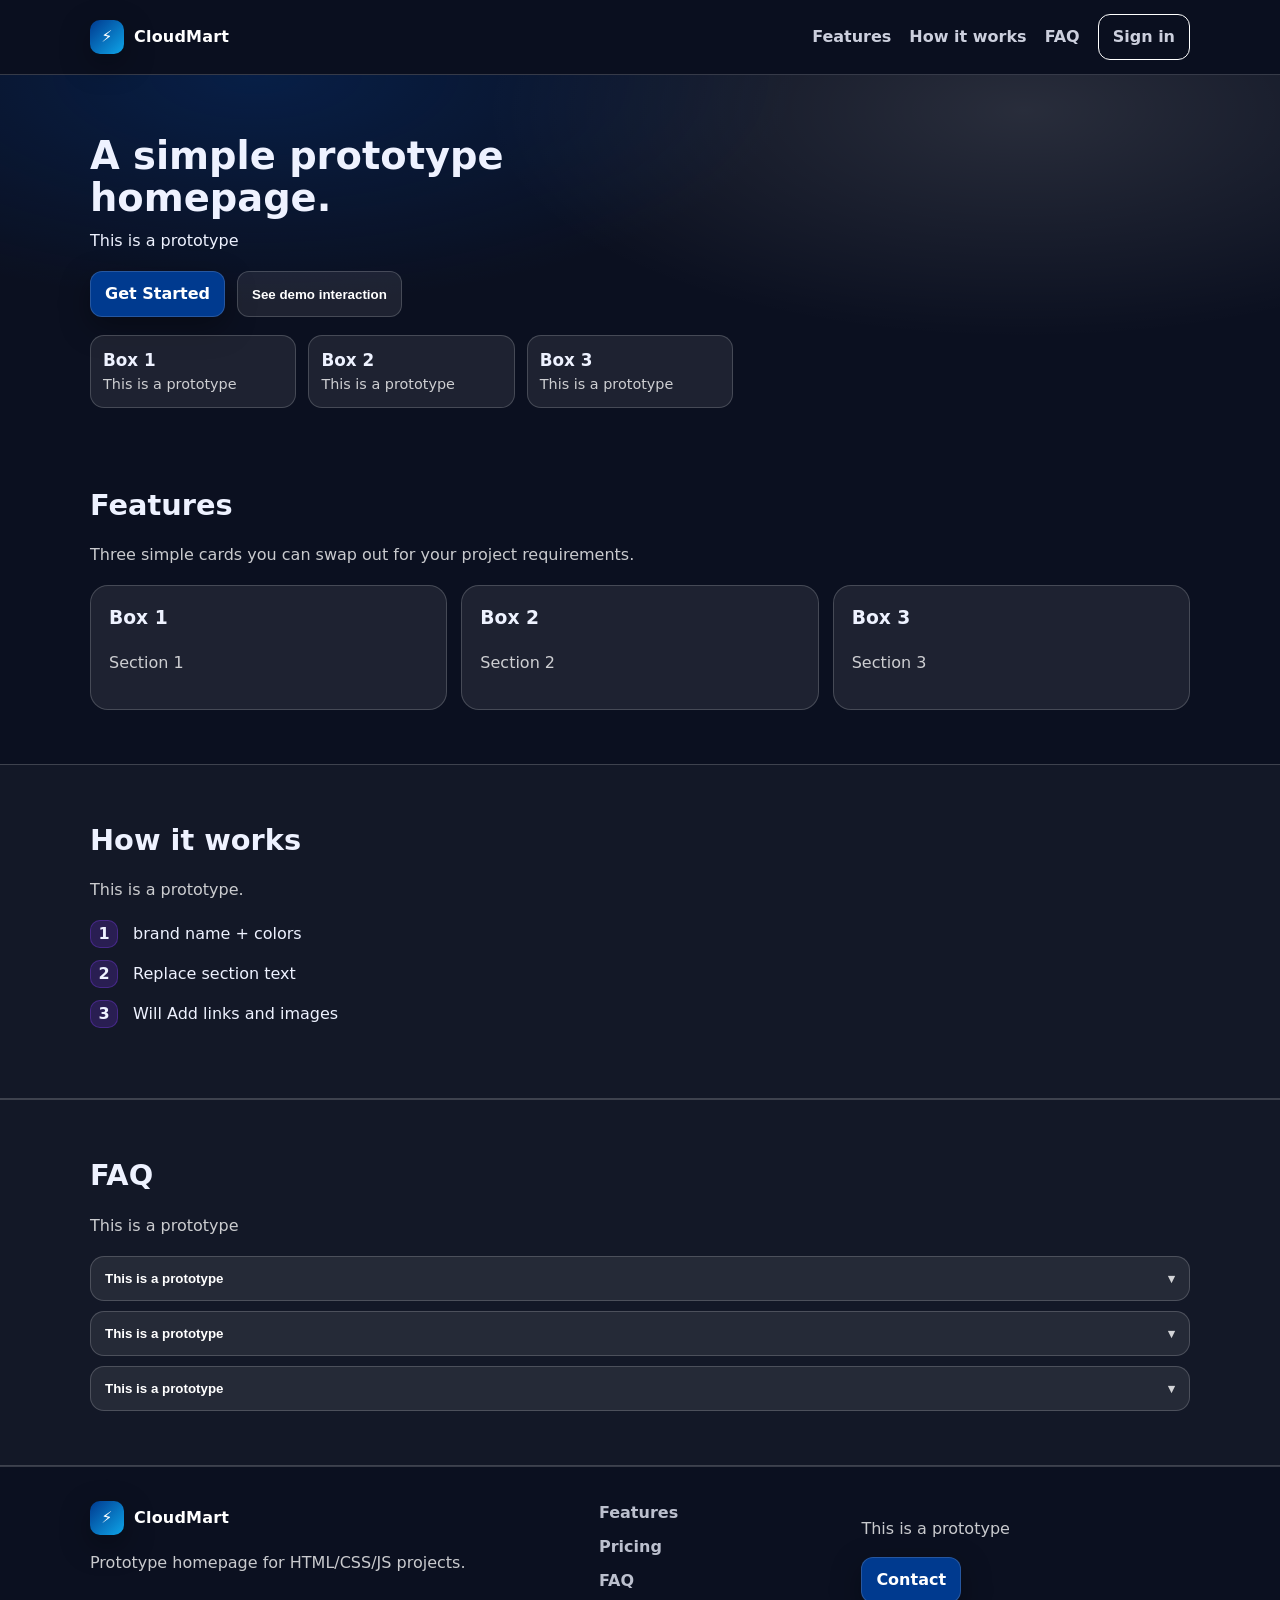
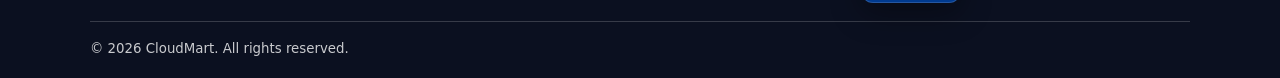
==== index (1).html @ 0e4f20df "Add files via upload" ====
<!doctype html>
<html lang="en">
<head>
  <meta charset="utf-8" />
  <meta name="viewport" content="width=device-width, initial-scale=1" />
  <title>Prototype Home</title>
  <link rel="stylesheet" href="styles.css" />
</head>
<body>
  <!-- Top nav -->
  <header class="site-header">
    <div class="container nav">
      <a class="brand" href="#">
        <span class="logo" aria-hidden="true">⚡</span>
        <span>CloudMart</span>
      </a>

      <button class="nav-toggle" id="navToggle" aria-expanded="false" aria-controls="navMenu">
        ☰
        <span class="sr-only">Open menu</span>
      </button>

      <nav class="nav-menu" id="navMenu">
        <a href="#features">Features</a>
        <a href="#how">How it works</a>
        <a href="#faq">FAQ</a>
        <a class="btn btn-outline" href="#signin">Sign in</a>
      </nav>
    </div>
  </header>

  <main>
    <!-- Hero -->
    <section class="hero">
      <div class="container hero-grid">
        <div class="hero-copy">
          <h1>A simple prototype homepage.</h1>
          <p>
           This is a prototype
          </p>

          <div class="hero-actions">
            <a class="btn btn-primary" href="#get-started">Get Started</a>
            <button class="btn btn-ghost" id="demoToast">See demo interaction</button>
          </div>

          <div class="hero-stats">
            <div class="stat">
              <div class="stat-num">Box 1</div>
              <div class="stat-label">This is a prototype</div>
            </div>
            <div class="stat">
              <div class="stat-num">Box 2</div>
              <div class="stat-label">This is a prototype</div>
            </div>
            <div class="stat">
              <div class="stat-num">Box 3</div>
              <div class="stat-label">This is a prototype</div>
            </div>
          </div>
        </div>

       

        </div>
      </div>
    </section>

    <!-- Features -->
    <section class="section" id="features">
      <div class="container">
        <div class="section-head">
          <h2>Features</h2>
          <p class="muted">Three simple cards you can swap out for your project requirements.</p>
        </div>

        <div class="grid-3">
          <article class="feature-card">
            <h3>Box 1</h3>
            <p class="muted">Section 1</p>
          </article>
          <article class="feature-card">
            <h3>Box 2</h3>
            <p class="muted">Section 2</p>
          </article>
          <article class="feature-card">
            <h3>Box 3</h3>
            <p class="muted">Section 3</p>
          </article>
        </div>
      </div>
    </section>

    <!-- How it works -->
    <section class="section alt" id="how">
      <div class="container">
        <div class="section-head">
          <h2>How it works</h2>
          <p class="muted">This is a prototype.</p>
        </div>

        <ol class="steps">
          <li><span class="step-num">1</span> brand name + colors</li>
          <li><span class="step-num">2</span> Replace section text </li>
          <li><span class="step-num">3</span> Will Add links and images</li>
        </ol>
      </div>
    </section>

    <!-- FAQ -->
    <section class="section alt" id="faq">
      <div class="container">
        <div class="section-head">
          <h2>FAQ</h2>
          <p class="muted">This is a prototype </p>
        </div>

        <div class="faq">
          <button class="faq-q" aria-expanded="false">
            This is a prototype
            <span class="chev" aria-hidden="true">▾</span>
          </button>
          <div class="faq-a">
            This is a prototype
          </div>

          <button class="faq-q" aria-expanded="false">
            This is a prototype
            <span class="chev" aria-hidden="true">▾</span>
          </button>
          <div class="faq-a">
            This is a prototype
          </div>

          <button class="faq-q" aria-expanded="false">
            This is a prototype
            <span class="chev" aria-hidden="true">▾</span>
          </button>
          <div class="faq-a">
            This is a prototype
          </div>
        </div>
      </div>
    </section>

    <!-- Footer -->
    <footer class="site-footer" id="get-started">
      <div class="container footer-grid">
        <div>
          <div class="brand footer-brand">
            <span class="logo" aria-hidden="true">⚡</span>
            <span>CloudMart</span>
          </div>
          <p class="muted">Prototype homepage for HTML/CSS/JS projects.</p>
        </div>

        <div class="footer-links">
          <a href="#features">Features</a>
          <a href="#pricing">Pricing</a>
          <a href="#faq">FAQ</a>
        </div>

        <div class="footer-cta">
          <p class="muted">This is a prototype</p>
          <a class="btn btn-primary" href="#">Contact</a>
        </div>
      </div>

      <div class="container footer-bottom">
        <small class="muted">© <span id="year"></span> CloudMart. All rights reserved.</small>
      </div>
    </footer>

    <!-- Toast -->
    <div class="toast" id="toast" role="status" aria-live="polite" aria-atomic="true">
       Prototype works!
    </div>
  </main>
  <script src="script.js"></script>
</body>
</html>
---- styles.css ----
/* Basic reset */
* { box-sizing: border-box; }
html, body { margin: 0; padding: 0; }
body {
  font-family: system-ui, -apple-system, Segoe UI, Roboto, Arial, sans-serif;
  line-height: 1.5;
  background: #0b1020;
  color: #eef2ff;
}

:root{
  --bg: #0a2342;              /* Hampton deep blue */
  --panel: rgba(255,255,255,0.08);
  --panel-2: rgba(255,255,255,0.12);
  --border: rgba(255,255,255,0.18);
  --muted: rgba(255,255,255,0.78);

  --accent: #003a8f;          /* Hampton royal blue */
  --accent-2: #ffffff;       /* white accent */
  --shadow: 0 10px 30px rgba(0,0,0,0.35);
}

.container {
  width: min(1100px, 92%);
  margin: 0 auto;
}

.muted { color: var(--muted); }
.sr-only {
  position: absolute;
  width: 1px; height: 1px;
  padding: 0; margin: -1px;
  overflow: hidden;
  clip: rect(0,0,0,0);
  border: 0;
}

/* Header */
.site-header {
  position: sticky;
  top: 0;
  z-index: 50;
  background: rgba(11,16,32,0.85);
  backdrop-filter: blur(10px);
  border-bottom: 1px solid var(--border);
}

.nav {
  display: flex;
  align-items: center;
  justify-content: space-between;
  padding: 14px 0;
  gap: 14px;
}

.brand {
  display: inline-flex;
  align-items: center;
  gap: 10px;
  font-weight: 800;
  text-decoration: none;
  color: #fff;
  letter-spacing: 0.2px;
}

.logo {
  width: 34px;
  height: 34px;
  display: grid;
  place-items: center;
  border-radius: 10px;
  background: linear-gradient(135deg, var(--accent), #0ea5e9);
  box-shadow: var(--shadow);
}

.nav-menu {
  display: flex;
  align-items: center;
  gap: 18px;
}

.nav-menu a {
  text-decoration: none;
  color: rgba(238,242,255,0.85);
  font-weight: 600;
}

.nav-menu a:hover { color: #fff; }

.nav-toggle {
  display: none;
  border: 1px solid var(--border);
  background: var(--panel);
  color: #fff;
  border-radius: 10px;
  padding: 10px 12px;
  cursor: pointer;
}

/* Buttons */
.btn {
  display: inline-flex;
  align-items: center;
  justify-content: center;
  gap: 8px;
  border-radius: 12px;
  padding: 10px 14px;
  font-weight: 800;
  text-decoration: none;
  cursor: pointer;
  border: 1px solid transparent;
}

.btn-primary{
  background: var(--accent);
  color: #ffffff;
  box-shadow: var(--shadow);
  border: 1px solid rgba(255,255,255,0.15);
}

.btn-outline{
  border-color: #ffffff;
  color: #ffffff;
}


.btn-ghost {
  background: var(--panel);
  border-color: var(--border);
  color: #fff;
}

.btn:hover { filter: brightness(1.05); }
.full { width: 100%; }

/* Hero */
.hero{
  padding: 60px 0 22px;
  background:
    radial-gradient(900px 380px at 20% 0%, rgba(0,58,143,0.35), transparent 60%),
    radial-gradient(900px 380px at 80% 10%, rgba(255,255,255,0.12), transparent 60%);
}

.hero-grid {
  display: grid;
  grid-template-columns: 1.2fr 0.8fr;
  gap: 28px;
  align-items: start;
}

.hero h1 {
  margin: 0 0 10px;
  font-size: clamp(2rem, 3vw, 3rem);
  line-height: 1.1;
}

.hero p { margin: 0 0 18px; max-width: 56ch; }

.hero-actions {
  display: flex;
  gap: 12px;
  flex-wrap: wrap;
  margin-bottom: 18px;
}

.hero-stats {
  display: grid;
  grid-template-columns: repeat(3, 1fr);
  gap: 12px;
  margin-top: 8px;
}

.stat {
  border: 1px solid var(--border);
  background: var(--panel);
  border-radius: 14px;
  padding: 12px;
}

.stat-num { font-weight: 900; font-size: 1.05rem; }
.stat-label { color: var(--muted); font-size: 0.9rem; }

/* Hero card */
.hero-card {
  border: 1px solid var(--border);
  background: linear-gradient(180deg, var(--panel-2), var(--panel));
  border-radius: 18px;
  padding: 18px;
  box-shadow: var(--shadow);
}

.card-top {
  display: flex;
  align-items: center;
  justify-content: space-between;
  margin-bottom: 8px;
}

.pill {
  display: inline-flex;
  align-items: center;
  gap: 8px;
  font-weight: 800;
  font-size: 0.8rem;
  padding: 6px 10px;
  border-radius: 999px;
  background: rgba(34,197,94,0.15);
  border: 1px solid rgba(34,197,94,0.3);
  color: #c7f9d4;
}

.mini-dots span {
  display: inline-block;
  width: 8px; height: 8px;
  border-radius: 999px;
  margin-left: 6px;
  background: rgba(238,242,255,0.35);
}

.items { display: grid; gap: 10px; margin: 14px 0; }
.item {
  display: flex;
  gap: 12px;
  align-items: center;
  border: 1px solid var(--border);
  background: rgba(255,255,255,0.04);
  border-radius: 14px;
  padding: 10px;
}

.item-icon { font-size: 1.4rem; }
.item-title { font-weight: 900; }
.item-sub { color: var(--muted); font-size: 0.9rem; }

/* Sections */
.section { padding: 54px 0; }
.section.alt { background: rgba(255,255,255,0.03); border-top: 1px solid var(--border); border-bottom: 1px solid var(--border); }

.section-head { margin-bottom: 18px; }
.section-head h2 { margin: 0 0 8px; font-size: 1.8rem; }

.grid-3 {
  display: grid;
  grid-template-columns: repeat(3, 1fr);
  gap: 14px;
}

.feature-card, .price-card {
  border: 1px solid var(--border);
  background: var(--panel);
  border-radius: 18px;
  padding: 18px;
}

.feature-card h3, .price-card h3 { margin-top: 0; }

.steps {
  display: grid;
  gap: 12px;
  padding-left: 0;
  list-style: none;
}

.step-num {
  display: inline-grid;
  place-items: center;
  width: 28px; height: 28px;
  border-radius: 10px;
  margin-right: 10px;
  font-weight: 900;
  background: rgba(124,58,237,0.22);
  border: 1px solid rgba(124,58,237,0.35);
}

/* Pricing */
.price-card .price {
  font-size: 2rem;
  font-weight: 900;
  margin: 6px 0 10px;
}

.price-card ul {
  margin: 0 0 14px;
  padding-left: 18px;
  color: rgba(238,242,255,0.85);
}

.price-card.highlight {
  background: linear-gradient(180deg, rgba(124,58,237,0.2), rgba(255,255,255,0.06));
  border-color: rgba(124,58,237,0.4);
}

/* FAQ */
.faq {
  display: grid;
  gap: 10px;
}

.faq-q {
  width: 100%;
  text-align: left;
  font-weight: 900;
  padding: 14px 14px;
  border-radius: 14px;
  border: 1px solid var(--border);
  background: var(--panel);
  color: #fff;
  cursor: pointer;
  display: flex;
  align-items: center;
  justify-content: space-between;
}

.faq-a {
  display: none;
  border: 1px solid var(--border);
  background: rgba(255,255,255,0.04);
  border-radius: 14px;
  padding: 14px;
  color: rgba(238,242,255,0.85);
}

.faq-q[aria-expanded="true"] + .faq-a { display: block; }
.chev { opacity: 0.8; }

/* Footer */
.site-footer {
  border-top: 1px solid var(--border);
  padding: 34px 0 18px;
}

.footer-grid {
  display: grid;
  grid-template-columns: 1.2fr 0.6fr 0.8fr;
  gap: 16px;
  align-items: start;
}

.footer-links {
  display: grid;
  gap: 10px;
}

.footer-links a {
  text-decoration: none;
  color: rgba(238,242,255,0.78);
  font-weight: 700;
}

.footer-links a:hover { color: #fff; }

.footer-bottom {
  margin-top: 18px;
  padding-top: 14px;
  border-top: 1px solid var(--border);
}

/* Toast */
.toast {
  position: fixed;
  left: 50%;
  bottom: 18px;
  transform: translateX(-50%);
  background: rgba(17, 24, 39, 0.95);
  border: 1px solid var(--border);
  color: #fff;
  padding: 12px 14px;
  border-radius: 14px;
  box-shadow: var(--shadow);
  opacity: 0;
  pointer-events: none;
  transition: opacity 200ms ease;
}

.toast.show { opacity: 1; }

/* Responsive */
@media (max-width: 860px) {
  .hero-grid { grid-template-columns: 1fr; }
  .grid-3 { grid-template-columns: 1fr; }
  .footer-grid { grid-template-columns: 1fr; }

  .nav-toggle { display: inline-flex; }
  .nav-menu {
    display: none;
    position: absolute;
    right: 4%;
    top: 62px;
    flex-direction: column;
    gap: 10px;
    padding: 12px;
    border: 1px solid var(--border);
    background: rgba(11,16,32,0.98);
    border-radius: 14px;
    width: min(280px, 92vw);
  }
  .nav-menu.show { display: flex; }
}
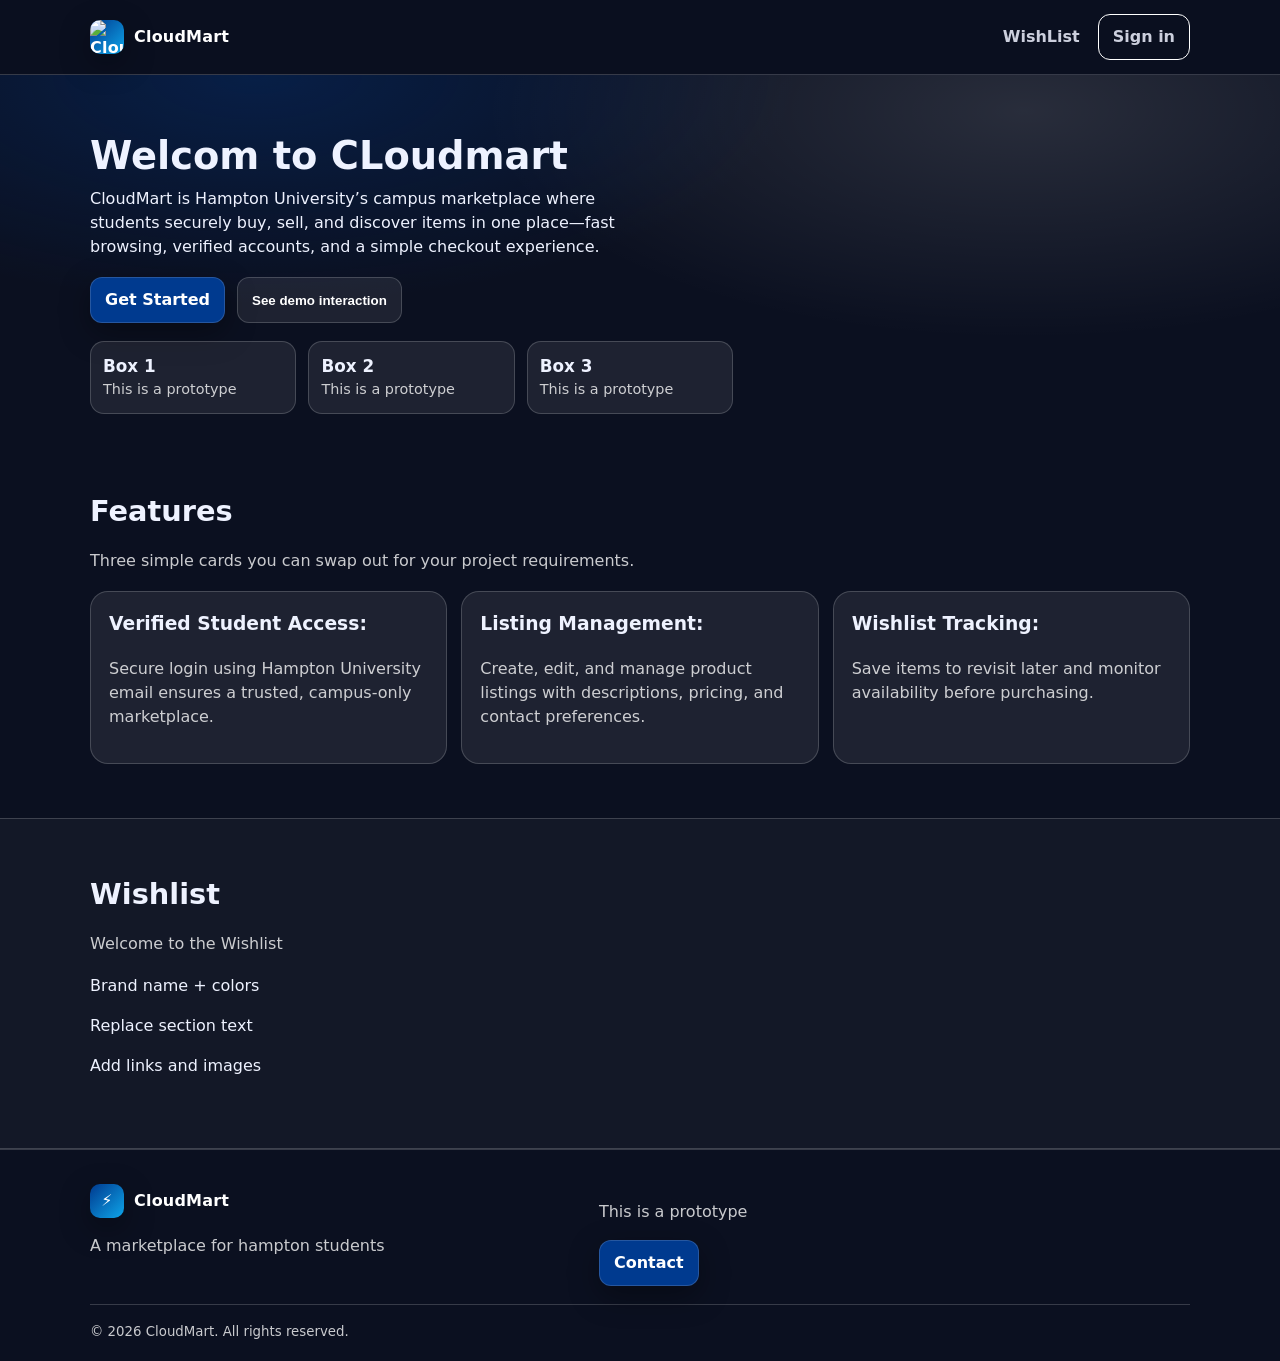
==== commit b49b23f2: "Update index (1).html" ====
--- a/index (1).html
+++ b/index (1).html
@@ -11,7 +11,7 @@
   <header class="site-header">
     <div class="container nav">
       <a class="brand" href="#">
-        <span class="logo" aria-hidden="true">⚡</span>
+        <img src="CloudMartLogo.png" alt="CloudMart Logo" class="logo">
         <span>CloudMart</span>
       </a>
 
@@ -21,9 +21,7 @@
       </button>
 
       <nav class="nav-menu" id="navMenu">
-        <a href="#features">Features</a>
-        <a href="#how">How it works</a>
-        <a href="#faq">FAQ</a>
+        <a href="#features">WishList</a>
         <a class="btn btn-outline" href="#signin">Sign in</a>
       </nav>
     </div>
@@ -34,9 +32,9 @@
     <section class="hero">
       <div class="container hero-grid">
         <div class="hero-copy">
-          <h1>A simple prototype homepage.</h1>
+          <h1>Welcom to CLoudmart</h1>
           <p>
-           This is a prototype
+           CloudMart is Hampton University’s campus marketplace where students securely buy, sell, and discover items in one place—fast browsing, verified accounts, and a simple checkout experience.
           </p>
 
           <div class="hero-actions">
@@ -76,72 +74,35 @@
 
         <div class="grid-3">
           <article class="feature-card">
-            <h3>Box 1</h3>
-            <p class="muted">Section 1</p>
+            <h3>Verified Student Access:</h3>
+            <p class="muted">Secure login using Hampton University email ensures a trusted, campus-only marketplace.</p>
           </article>
           <article class="feature-card">
-            <h3>Box 2</h3>
-            <p class="muted">Section 2</p>
+            <h3>Listing Management:</h3>
+            <p class="muted"> Create, edit, and manage product listings with descriptions, pricing, and contact preferences.</p>
           </article>
           <article class="feature-card">
-            <h3>Box 3</h3>
-            <p class="muted">Section 3</p>
+            <h3>Wishlist Tracking:</h3>
+            <p class="muted">Save items to revisit later and monitor availability before purchasing.</p>
           </article>
         </div>
       </div>
     </section>
 
-    <!-- How it works -->
+    <!-- Wishlist -->
     <section class="section alt" id="how">
       <div class="container">
         <div class="section-head">
-          <h2>How it works</h2>
-          <p class="muted">This is a prototype.</p>
+          <h2>Wishlist</h2>
+          <p class="muted">Welcome to the Wishlist</p>
         </div>
 
-        <ol class="steps">
-          <li><span class="step-num">1</span> brand name + colors</li>
-          <li><span class="step-num">2</span> Replace section text </li>
-          <li><span class="step-num">3</span> Will Add links and images</li>
-        </ol>
+        <p>Brand name + colors</p>
+        <p>Replace section text</p>
+        <p>Add links and images</p>
       </div>
     </section>
 
-    <!-- FAQ -->
-    <section class="section alt" id="faq">
-      <div class="container">
-        <div class="section-head">
-          <h2>FAQ</h2>
-          <p class="muted">This is a prototype </p>
-        </div>
-
-        <div class="faq">
-          <button class="faq-q" aria-expanded="false">
-            This is a prototype
-            <span class="chev" aria-hidden="true">▾</span>
-          </button>
-          <div class="faq-a">
-            This is a prototype
-          </div>
-
-          <button class="faq-q" aria-expanded="false">
-            This is a prototype
-            <span class="chev" aria-hidden="true">▾</span>
-          </button>
-          <div class="faq-a">
-            This is a prototype
-          </div>
-
-          <button class="faq-q" aria-expanded="false">
-            This is a prototype
-            <span class="chev" aria-hidden="true">▾</span>
-          </button>
-          <div class="faq-a">
-            This is a prototype
-          </div>
-        </div>
-      </div>
-    </section>
 
     <!-- Footer -->
     <footer class="site-footer" id="get-started">
@@ -151,14 +112,9 @@
             <span class="logo" aria-hidden="true">⚡</span>
             <span>CloudMart</span>
           </div>
-          <p class="muted">Prototype homepage for HTML/CSS/JS projects.</p>
+          <p class="muted">A marketplace for hampton students</p>
         </div>
 
-        <div class="footer-links">
-          <a href="#features">Features</a>
-          <a href="#pricing">Pricing</a>
-          <a href="#faq">FAQ</a>
-        </div>
 
         <div class="footer-cta">
           <p class="muted">This is a prototype</p>
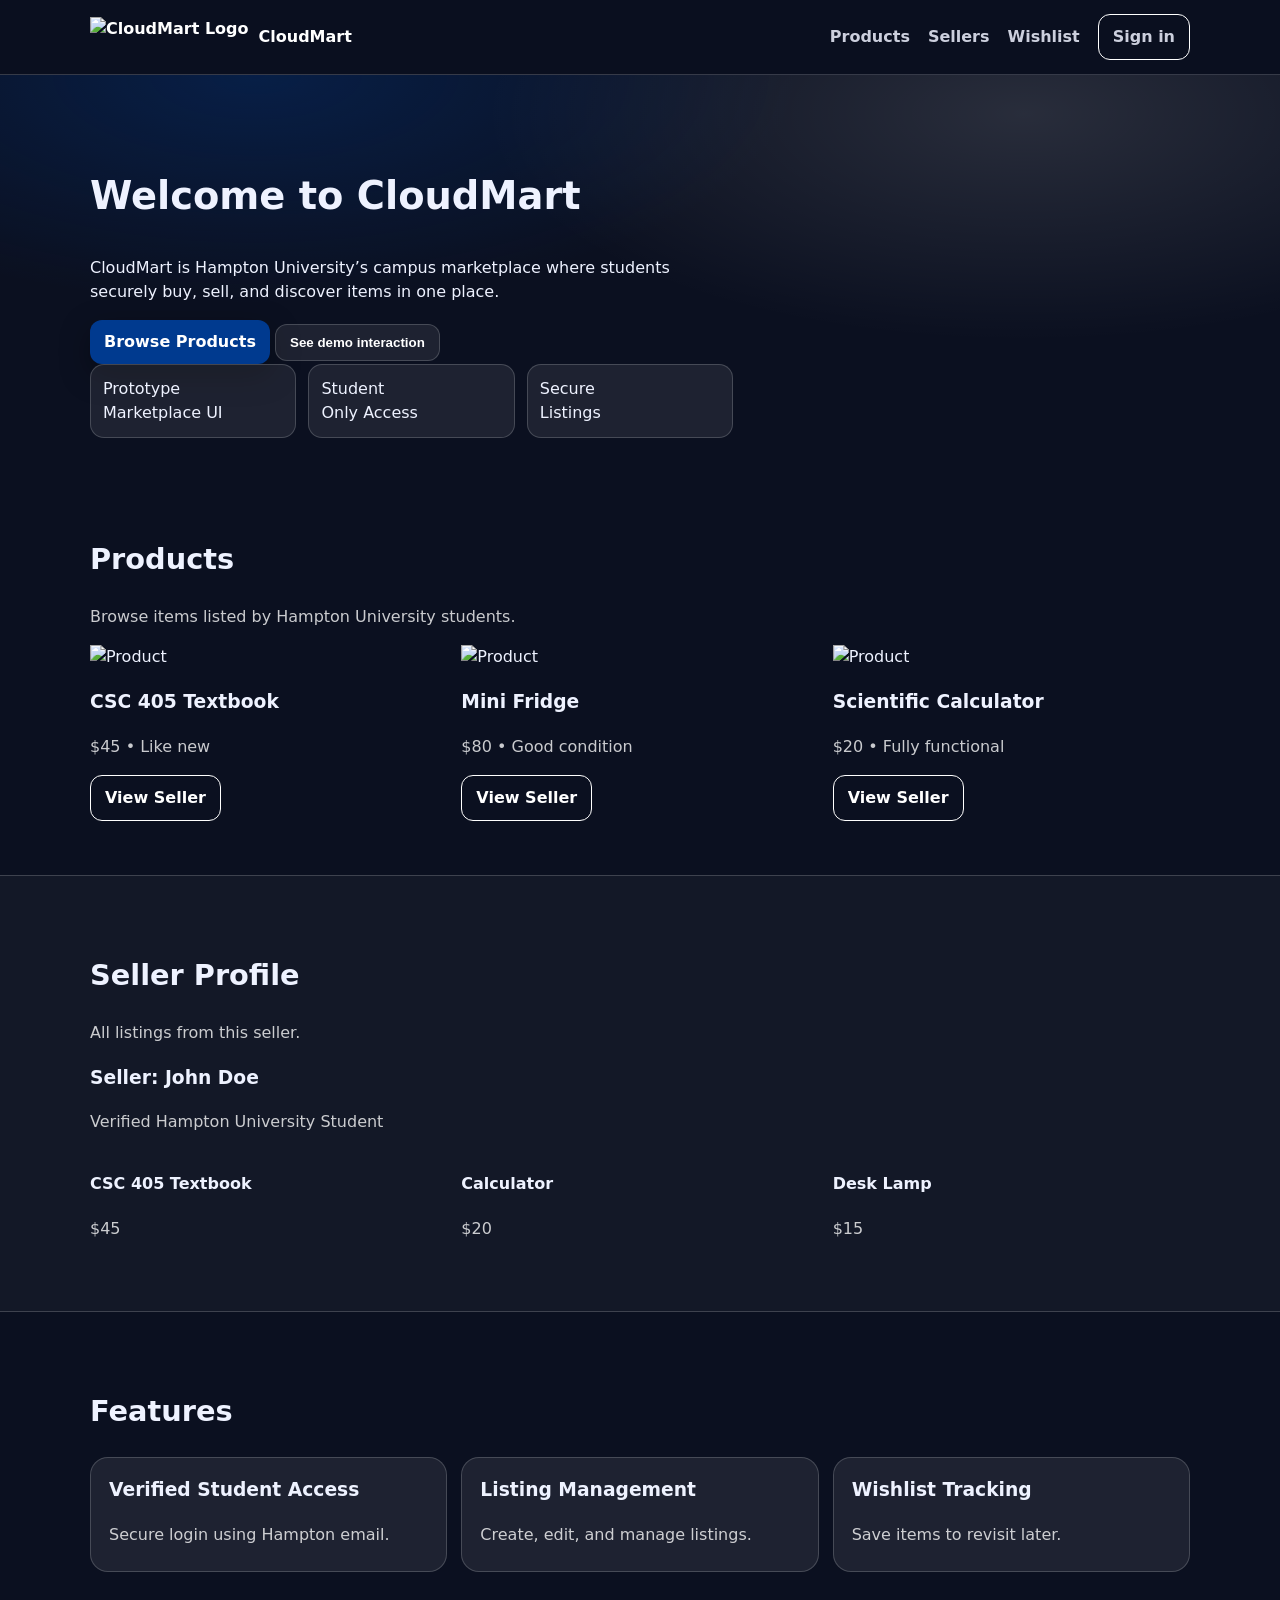
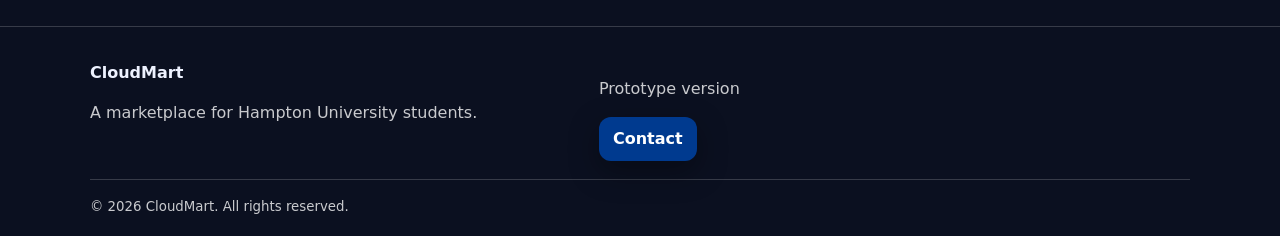
==== commit dae9f1c8: "Add product images and seller product views" ====
--- a/index (1).html
+++ b/index (1).html
@@ -3,11 +3,13 @@
 <head>
   <meta charset="utf-8" />
   <meta name="viewport" content="width=device-width, initial-scale=1" />
-  <title>Prototype Home</title>
+  <title>CloudMart Prototype</title>
   <link rel="stylesheet" href="styles.css" />
 </head>
+
 <body>
-  <!-- Top nav -->
+
+  <!-- Top Navigation -->
   <header class="site-header">
     <div class="container nav">
       <a class="brand" href="#">
@@ -15,51 +17,115 @@
         <span>CloudMart</span>
       </a>
 
-      <button class="nav-toggle" id="navToggle" aria-expanded="false" aria-controls="navMenu">
+      <button class="nav-toggle" id="navToggle">
         ☰
-        <span class="sr-only">Open menu</span>
       </button>
 
       <nav class="nav-menu" id="navMenu">
-        <a href="#features">WishList</a>
+        <a href="#products">Products</a>
+        <a href="#seller">Sellers</a>
+        <a href="#features">Wishlist</a>
         <a class="btn btn-outline" href="#signin">Sign in</a>
       </nav>
     </div>
   </header>
 
   <main>
-    <!-- Hero -->
+
+    <!-- Hero Section -->
     <section class="hero">
       <div class="container hero-grid">
         <div class="hero-copy">
-          <h1>Welcom to CLoudmart</h1>
+          <h1>Welcome to CloudMart</h1>
           <p>
-           CloudMart is Hampton University’s campus marketplace where students securely buy, sell, and discover items in one place—fast browsing, verified accounts, and a simple checkout experience.
+            CloudMart is Hampton University’s campus marketplace where students
+            securely buy, sell, and discover items in one place.
           </p>
 
           <div class="hero-actions">
-            <a class="btn btn-primary" href="#get-started">Get Started</a>
+            <a class="btn btn-primary" href="#products">Browse Products</a>
             <button class="btn btn-ghost" id="demoToast">See demo interaction</button>
           </div>
 
           <div class="hero-stats">
             <div class="stat">
-              <div class="stat-num">Box 1</div>
-              <div class="stat-label">This is a prototype</div>
+              <div class="stat-num">Prototype</div>
+              <div class="stat-label">Marketplace UI</div>
             </div>
             <div class="stat">
-              <div class="stat-num">Box 2</div>
-              <div class="stat-label">This is a prototype</div>
+              <div class="stat-num">Student</div>
+              <div class="stat-label">Only Access</div>
             </div>
             <div class="stat">
-              <div class="stat-num">Box 3</div>
-              <div class="stat-label">This is a prototype</div>
+              <div class="stat-num">Secure</div>
+              <div class="stat-label">Listings</div>
             </div>
           </div>
         </div>
+      </div>
+    </section>
 
-       
+    <!-- Products Section -->
+    <section class="section" id="products">
+      <div class="container">
+        <div class="section-head">
+          <h2>Products</h2>
+          <p class="muted">Browse items listed by Hampton University students.</p>
+        </div>
 
+        <div class="grid-3">
+          <article class="product-card">
+            <img src="placeholder.png" class="product-img" alt="Product">
+            <h3>CSC 405 Textbook</h3>
+            <p class="muted">$45 • Like new</p>
+            <a href="#seller" class="btn btn-outline">View Seller</a>
+          </article>
+
+          <article class="product-card">
+            <img src="placeholder.png" class="product-img" alt="Product">
+            <h3>Mini Fridge</h3>
+            <p class="muted">$80 • Good condition</p>
+            <a href="#seller" class="btn btn-outline">View Seller</a>
+          </article>
+
+          <article class="product-card">
+            <img src="placeholder.png" class="product-img" alt="Product">
+            <h3>Scientific Calculator</h3>
+            <p class="muted">$20 • Fully functional</p>
+            <a href="#seller" class="btn btn-outline">View Seller</a>
+          </article>
+        </div>
+      </div>
+    </section>
+
+    <!-- Seller Section -->
+    <section class="section alt" id="seller">
+      <div class="container">
+        <div class="section-head">
+          <h2>Seller Profile</h2>
+          <p class="muted">All listings from this seller.</p>
+        </div>
+
+        <div class="seller-info">
+          <h3>Seller: John Doe</h3>
+          <p class="muted">Verified Hampton University Student</p>
+        </div>
+
+        <div class="grid-3">
+          <article class="product-card">
+            <h4>CSC 405 Textbook</h4>
+            <p class="muted">$45</p>
+          </article>
+
+          <article class="product-card">
+            <h4>Calculator</h4>
+            <p class="muted">$20</p>
+          </article>
+
+          <article class="product-card">
+            <h4>Desk Lamp</h4>
+            <p class="muted">$15</p>
+          </article>
         </div>
       </div>
     </section>
@@ -69,69 +135,51 @@
       <div class="container">
         <div class="section-head">
           <h2>Features</h2>
-          <p class="muted">Three simple cards you can swap out for your project requirements.</p>
         </div>
 
         <div class="grid-3">
           <article class="feature-card">
-            <h3>Verified Student Access:</h3>
-            <p class="muted">Secure login using Hampton University email ensures a trusted, campus-only marketplace.</p>
+            <h3>Verified Student Access</h3>
+            <p class="muted">Secure login using Hampton email.</p>
           </article>
+
           <article class="feature-card">
-            <h3>Listing Management:</h3>
-            <p class="muted"> Create, edit, and manage product listings with descriptions, pricing, and contact preferences.</p>
+            <h3>Listing Management</h3>
+            <p class="muted">Create, edit, and manage listings.</p>
           </article>
+
           <article class="feature-card">
-            <h3>Wishlist Tracking:</h3>
-            <p class="muted">Save items to revisit later and monitor availability before purchasing.</p>
+            <h3>Wishlist Tracking</h3>
+            <p class="muted">Save items to revisit later.</p>
           </article>
         </div>
       </div>
     </section>
 
-    <!-- Wishlist -->
-    <section class="section alt" id="how">
-      <div class="container">
-        <div class="section-head">
-          <h2>Wishlist</h2>
-          <p class="muted">Welcome to the Wishlist</p>
+    <!-- Footer -->
+    <footer class="site-footer">
+      <div class="container footer-grid">
+        <div>
+          <strong>CloudMart</strong>
+          <p class="muted">A marketplace for Hampton University students.</p>
         </div>
 
-        <p>Brand name + colors</p>
-        <p>Replace section text</p>
-        <p>Add links and images</p>
-      </div>
-    </section>
-
-
-    <!-- Footer -->
-    <footer class="site-footer" id="get-started">
-      <div class="container footer-grid">
-        <div>
-          <div class="brand footer-brand">
-            <span class="logo" aria-hidden="true">⚡</span>
-            <span>CloudMart</span>
-          </div>
-          <p class="muted">A marketplace for hampton students</p>
-        </div>
-
-
         <div class="footer-cta">
-          <p class="muted">This is a prototype</p>
+          <p class="muted">Prototype version</p>
           <a class="btn btn-primary" href="#">Contact</a>
         </div>
       </div>
 
       <div class="container footer-bottom">
-        <small class="muted">© <span id="year"></span> CloudMart. All rights reserved.</small>
+        <small class="muted">© 2026 CloudMart. All rights reserved.</small>
       </div>
     </footer>
 
     <!-- Toast -->
-    <div class="toast" id="toast" role="status" aria-live="polite" aria-atomic="true">
-       Prototype works!
-    </div>
+    <div class="toast" id="toast">Prototype works!</div>
+
   </main>
+
   <script src="script.js"></script>
 </body>
 </html>
--- a/styles.css
+++ b/styles.css
@@ -1,6 +1,7 @@
 /* Basic reset */
 * { box-sizing: border-box; }
 html, body { margin: 0; padding: 0; }
+
 body {
   font-family: system-ui, -apple-system, Segoe UI, Roboto, Arial, sans-serif;
   line-height: 1.5;
@@ -9,14 +10,14 @@
 }
 
 :root{
-  --bg: #0a2342;              /* Hampton deep blue */
+  --bg: #0a2342;
   --panel: rgba(255,255,255,0.08);
   --panel-2: rgba(255,255,255,0.12);
   --border: rgba(255,255,255,0.18);
   --muted: rgba(255,255,255,0.78);
 
-  --accent: #003a8f;          /* Hampton royal blue */
-  --accent-2: #ffffff;       /* white accent */
+  --accent: #003a8f;
+  --accent-2: #ffffff;
   --shadow: 0 10px 30px rgba(0,0,0,0.35);
 }
 
@@ -26,6 +27,7 @@
 }
 
 .muted { color: var(--muted); }
+
 .sr-only {
   position: absolute;
   width: 1px; height: 1px;
@@ -35,7 +37,7 @@
   border: 0;
 }
 
-/* Header */
+/* ================= HEADER ================= */
 .site-header {
   position: sticky;
   top: 0;
@@ -50,27 +52,19 @@
   align-items: center;
   justify-content: space-between;
   padding: 14px 0;
-  gap: 14px;
 }
 
 .brand {
-  display: inline-flex;
+  display: flex;
   align-items: center;
   gap: 10px;
   font-weight: 800;
   text-decoration: none;
   color: #fff;
-  letter-spacing: 0.2px;
 }
 
 .logo {
-  width: 34px;
-  height: 34px;
-  display: grid;
-  place-items: center;
-  border-radius: 10px;
-  background: linear-gradient(135deg, var(--accent), #0ea5e9);
-  box-shadow: var(--shadow);
+  height: 40px;
 }
 
 .nav-menu {
@@ -94,47 +88,39 @@
   color: #fff;
   border-radius: 10px;
   padding: 10px 12px;
-  cursor: pointer;
-}
-
-/* Buttons */
+}
+
+/* ================= BUTTONS ================= */
 .btn {
   display: inline-flex;
   align-items: center;
   justify-content: center;
-  gap: 8px;
   border-radius: 12px;
   padding: 10px 14px;
   font-weight: 800;
   text-decoration: none;
   cursor: pointer;
-  border: 1px solid transparent;
-}
-
-.btn-primary{
+}
+
+.btn-primary {
   background: var(--accent);
-  color: #ffffff;
+  color: #fff;
   box-shadow: var(--shadow);
-  border: 1px solid rgba(255,255,255,0.15);
-}
-
-.btn-outline{
-  border-color: #ffffff;
-  color: #ffffff;
-}
-
+}
+
+.btn-outline {
+  border: 1px solid #fff;
+  color: #fff;
+}
 
 .btn-ghost {
   background: var(--panel);
-  border-color: var(--border);
-  color: #fff;
-}
-
-.btn:hover { filter: brightness(1.05); }
-.full { width: 100%; }
-
-/* Hero */
-.hero{
+  border: 1px solid var(--border);
+  color: #fff;
+}
+
+/* ================= HERO ================= */
+.hero {
   padding: 60px 0 22px;
   background:
     radial-gradient(900px 380px at 20% 0%, rgba(0,58,143,0.35), transparent 60%),
@@ -145,29 +131,16 @@
   display: grid;
   grid-template-columns: 1.2fr 0.8fr;
   gap: 28px;
-  align-items: start;
 }
 
 .hero h1 {
-  margin: 0 0 10px;
   font-size: clamp(2rem, 3vw, 3rem);
-  line-height: 1.1;
-}
-
-.hero p { margin: 0 0 18px; max-width: 56ch; }
-
-.hero-actions {
-  display: flex;
-  gap: 12px;
-  flex-wrap: wrap;
-  margin-bottom: 18px;
 }
 
 .hero-stats {
   display: grid;
   grid-template-columns: repeat(3, 1fr);
   gap: 12px;
-  margin-top: 8px;
 }
 
 .stat {
@@ -177,153 +150,70 @@
   padding: 12px;
 }
 
-.stat-num { font-weight: 900; font-size: 1.05rem; }
-.stat-label { color: var(--muted); font-size: 0.9rem; }
-
-/* Hero card */
-.hero-card {
-  border: 1px solid var(--border);
-  background: linear-gradient(180deg, var(--panel-2), var(--panel));
+/* ================= SECTIONS ================= */
+.section {
+  padding: 54px 0;
+}
+
+.section.alt {
+  background: rgba(255,255,255,0.03);
+  border-top: 1px solid var(--border);
+  border-bottom: 1px solid var(--border);
+}
+
+.section-head h2 {
+  font-size: 1.8rem;
+}
+
+/* ================= GRID & CARDS ================= */
+.grid-3 {
+  display: grid;
+  grid-template-columns: repeat(3, 1fr);
+  gap: 14px;
+}
+
+.feature-card {
+  border: 1px solid var(--border);
+  background: var(--panel);
   border-radius: 18px;
   padding: 18px;
-  box-shadow: var(--shadow);
-}
-
-.card-top {
-  display: flex;
-  align-items: center;
-  justify-content: space-between;
-  margin-bottom: 8px;
-}
-
-.pill {
-  display: inline-flex;
-  align-items: center;
-  gap: 8px;
-  font-weight: 800;
-  font-size: 0.8rem;
-  padding: 6px 10px;
-  border-radius: 999px;
-  background: rgba(34,197,94,0.15);
-  border: 1px solid rgba(34,197,94,0.3);
-  color: #c7f9d4;
-}
-
-.mini-dots span {
-  display: inline-block;
-  width: 8px; height: 8px;
-  border-radius: 999px;
-  margin-left: 6px;
-  background: rgba(238,242,255,0.35);
-}
-
-.items { display: grid; gap: 10px; margin: 14px 0; }
-.item {
-  display: flex;
-  gap: 12px;
-  align-items: center;
-  border: 1px solid var(--border);
-  background: rgba(255,255,255,0.04);
-  border-radius: 14px;
-  padding: 10px;
-}
-
-.item-icon { font-size: 1.4rem; }
-.item-title { font-weight: 900; }
-.item-sub { color: var(--muted); font-size: 0.9rem; }
-
-/* Sections */
-.section { padding: 54px 0; }
-.section.alt { background: rgba(255,255,255,0.03); border-top: 1px solid var(--border); border-bottom: 1px solid var(--border); }
-
-.section-head { margin-bottom: 18px; }
-.section-head h2 { margin: 0 0 8px; font-size: 1.8rem; }
-
-.grid-3 {
+}
+
+.feature-card h3 {
+  margin-top: 0;
+}
+
+.feature-card p {
+  margin: 6px 0;
+}
+
+/* Product price */
+.feature-card .price {
+  font-size: 1.2rem;
+  font-weight: 900;
+  color: #fff;
+}
+
+/* ================= PRODUCTS & SELLERS ================= */
+#productGrid,
+#sellerGrid,
+#sellerProductGrid {
   display: grid;
   grid-template-columns: repeat(3, 1fr);
   gap: 14px;
 }
 
-.feature-card, .price-card {
-  border: 1px solid var(--border);
-  background: var(--panel);
-  border-radius: 18px;
-  padding: 18px;
-}
-
-.feature-card h3, .price-card h3 { margin-top: 0; }
-
-.steps {
-  display: grid;
-  gap: 12px;
-  padding-left: 0;
-  list-style: none;
-}
-
-.step-num {
-  display: inline-grid;
-  place-items: center;
-  width: 28px; height: 28px;
-  border-radius: 10px;
-  margin-right: 10px;
-  font-weight: 900;
-  background: rgba(124,58,237,0.22);
-  border: 1px solid rgba(124,58,237,0.35);
-}
-
-/* Pricing */
-.price-card .price {
-  font-size: 2rem;
-  font-weight: 900;
-  margin: 6px 0 10px;
-}
-
-.price-card ul {
-  margin: 0 0 14px;
-  padding-left: 18px;
-  color: rgba(238,242,255,0.85);
-}
-
-.price-card.highlight {
-  background: linear-gradient(180deg, rgba(124,58,237,0.2), rgba(255,255,255,0.06));
-  border-color: rgba(124,58,237,0.4);
-}
-
-/* FAQ */
-.faq {
-  display: grid;
-  gap: 10px;
-}
-
-.faq-q {
-  width: 100%;
-  text-align: left;
-  font-weight: 900;
-  padding: 14px 14px;
-  border-radius: 14px;
-  border: 1px solid var(--border);
-  background: var(--panel);
-  color: #fff;
-  cursor: pointer;
-  display: flex;
-  align-items: center;
+#sellerProducts {
+  animation: fadeIn 200ms ease-in;
+}
+
+#sellerProducts .section-head {
+  display: flex;
   justify-content: space-between;
-}
-
-.faq-a {
-  display: none;
-  border: 1px solid var(--border);
-  background: rgba(255,255,255,0.04);
-  border-radius: 14px;
-  padding: 14px;
-  color: rgba(238,242,255,0.85);
-}
-
-.faq-q[aria-expanded="true"] + .faq-a { display: block; }
-.chev { opacity: 0.8; }
-
-/* Footer */
+  align-items: center;
+}
+
+/* ================= FOOTER ================= */
 .site-footer {
   border-top: 1px solid var(--border);
   padding: 34px 0 18px;
@@ -333,66 +223,46 @@
   display: grid;
   grid-template-columns: 1.2fr 0.6fr 0.8fr;
   gap: 16px;
-  align-items: start;
-}
-
-.footer-links {
-  display: grid;
-  gap: 10px;
-}
-
-.footer-links a {
-  text-decoration: none;
-  color: rgba(238,242,255,0.78);
-  font-weight: 700;
-}
-
-.footer-links a:hover { color: #fff; }
+}
 
 .footer-bottom {
   margin-top: 18px;
+  border-top: 1px solid var(--border);
   padding-top: 14px;
-  border-top: 1px solid var(--border);
-}
-
-/* Toast */
+}
+
+/* ================= TOAST ================= */
 .toast {
   position: fixed;
+  bottom: 18px;
   left: 50%;
-  bottom: 18px;
   transform: translateX(-50%);
-  background: rgba(17, 24, 39, 0.95);
-  border: 1px solid var(--border);
-  color: #fff;
+  background: rgba(17,24,39,0.95);
+  border: 1px solid var(--border);
   padding: 12px 14px;
   border-radius: 14px;
-  box-shadow: var(--shadow);
   opacity: 0;
-  pointer-events: none;
   transition: opacity 200ms ease;
 }
 
 .toast.show { opacity: 1; }
 
-/* Responsive */
+/* ================= ANIMATION ================= */
+@keyframes fadeIn {
+  from { opacity: 0; transform: translateY(6px); }
+  to { opacity: 1; transform: translateY(0); }
+}
+
+/* ================= RESPONSIVE ================= */
 @media (max-width: 860px) {
   .hero-grid { grid-template-columns: 1fr; }
-  .grid-3 { grid-template-columns: 1fr; }
-  .footer-grid { grid-template-columns: 1fr; }
+  .grid-3,
+  #productGrid,
+  #sellerGrid,
+  #sellerProductGrid {
+    grid-template-columns: 1fr;
+  }
 
   .nav-toggle { display: inline-flex; }
-  .nav-menu {
-    display: none;
-    position: absolute;
-    right: 4%;
-    top: 62px;
-    flex-direction: column;
-    gap: 10px;
-    padding: 12px;
-    border: 1px solid var(--border);
-    background: rgba(11,16,32,0.98);
-    border-radius: 14px;
-    width: min(280px, 92vw);
-  }
-  .nav-menu.show { display: flex; }
-}
+  .nav-menu { display: none; }
+}
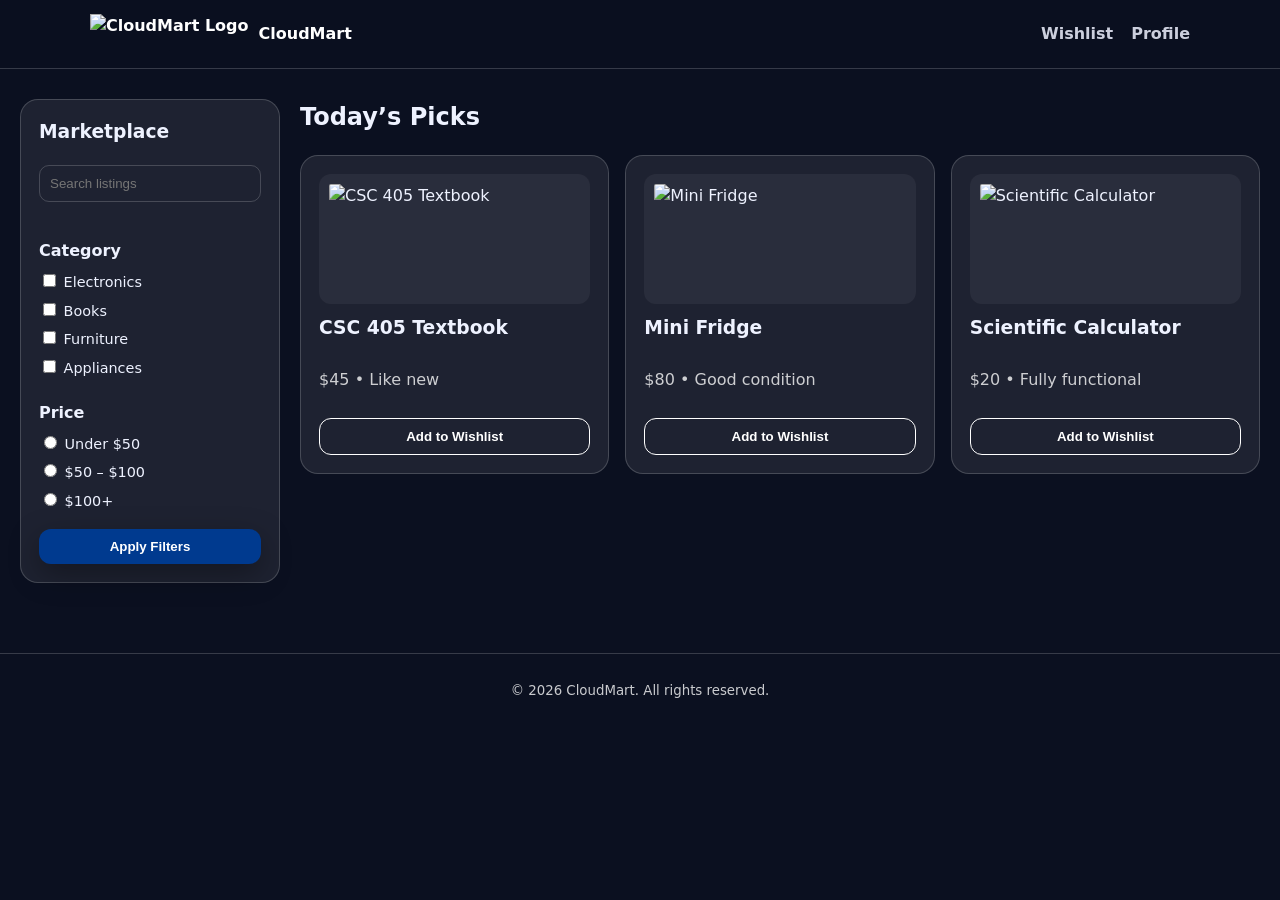
==== commit 5c6661b3: "Updated homepage - TJ" ====
--- a/index (1).html
+++ b/index (1).html
@@ -3,7 +3,7 @@
 <head>
   <meta charset="utf-8" />
   <meta name="viewport" content="width=device-width, initial-scale=1" />
-  <title>CloudMart Prototype</title>
+  <title>CloudMart Marketplace</title>
   <link rel="stylesheet" href="styles.css" />
 </head>
 
@@ -13,173 +13,104 @@
   <header class="site-header">
     <div class="container nav">
       <a class="brand" href="#">
-        <img src="CloudMartLogo.png" alt="CloudMart Logo" class="logo">
+        <img
+          src="https://cloudmart-images.s3.us-east-2.amazonaws.com/Logo.png"
+          alt="CloudMart Logo"
+          class="logo"
+        />
         <span>CloudMart</span>
       </a>
 
-      <button class="nav-toggle" id="navToggle">
-        ☰
-      </button>
-
-      <nav class="nav-menu" id="navMenu">
-        <a href="#products">Products</a>
-        <a href="#seller">Sellers</a>
-        <a href="#features">Wishlist</a>
-        <a class="btn btn-outline" href="#signin">Sign in</a>
+      <nav class="nav-menu">
+        <a href="#wishlist">Wishlist</a>
+        <a href="#profile">Profile</a>
       </nav>
     </div>
   </header>
 
-  <main>
+  <main class="marketplace-layout">
 
-    <!-- Hero Section -->
-    <section class="hero">
-      <div class="container hero-grid">
-        <div class="hero-copy">
-          <h1>Welcome to CloudMart</h1>
-          <p>
-            CloudMart is Hampton University’s campus marketplace where students
-            securely buy, sell, and discover items in one place.
-          </p>
+    <!-- Sidebar Filters -->
+    <aside class="filters">
+      <h3>Marketplace</h3>
 
-          <div class="hero-actions">
-            <a class="btn btn-primary" href="#products">Browse Products</a>
-            <button class="btn btn-ghost" id="demoToast">See demo interaction</button>
-          </div>
+      <input
+        type="text"
+        placeholder="Search listings"
+        class="filter-input"
+      />
 
-          <div class="hero-stats">
-            <div class="stat">
-              <div class="stat-num">Prototype</div>
-              <div class="stat-label">Marketplace UI</div>
-            </div>
-            <div class="stat">
-              <div class="stat-num">Student</div>
-              <div class="stat-label">Only Access</div>
-            </div>
-            <div class="stat">
-              <div class="stat-num">Secure</div>
-              <div class="stat-label">Listings</div>
-            </div>
-          </div>
-        </div>
+      <div class="filter-group">
+        <h4>Category</h4>
+        <label><input type="checkbox" /> Electronics</label>
+        <label><input type="checkbox" /> Books</label>
+        <label><input type="checkbox" /> Furniture</label>
+        <label><input type="checkbox" /> Appliances</label>
+      </div>
+
+      <div class="filter-group">
+        <h4>Price</h4>
+        <label><input type="radio" name="price" /> Under $50</label>
+        <label><input type="radio" name="price" /> $50 – $100</label>
+        <label><input type="radio" name="price" /> $100+</label>
+      </div>
+
+      <button class="btn btn-primary full">Apply Filters</button>
+    </aside>
+
+    <!-- Listings Feed -->
+    <section class="listings">
+      <h2>Today’s Picks</h2>
+
+      <div class="grid-3">
+
+        <!-- CSC 405 Textbook -->
+        <article class="feature-card product-card">
+          <img
+            src="https://cloudmart-images.s3.us-east-2.amazonaws.com/Img.png"
+            class="product-img product-img-small"
+            alt="CSC 405 Textbook"
+          />
+          <h3>CSC 405 Textbook</h3>
+          <p class="muted">$45 • Like new</p>
+          <button class="btn btn-outline full">Add to Wishlist</button>
+        </article>
+
+        <!-- Mini Fridge -->
+        <article class="feature-card product-card">
+          <img
+            src="https://cloudmart-images.s3.us-east-2.amazonaws.com/Calc"
+            class="product-img product-img-small"
+            alt="Mini Fridge"
+          />
+          <h3>Mini Fridge</h3>
+          <p class="muted">$80 • Good condition</p>
+          <button class="btn btn-outline full">Add to Wishlist</button>
+        </article>
+
+        <!-- Calculator -->
+        <article class="feature-card product-card">
+          <img
+            src="https://cloudmart-images.s3.us-east-2.amazonaws.com/Fridge"
+            class="product-img product-img-small"
+            alt="Scientific Calculator"
+          />
+          <h3>Scientific Calculator</h3>
+          <p class="muted">$20 • Fully functional</p>
+          <button class="btn btn-outline full">Add to Wishlist</button>
+        </article>
+
       </div>
     </section>
 
-    <!-- Products Section -->
-    <section class="section" id="products">
-      <div class="container">
-        <div class="section-head">
-          <h2>Products</h2>
-          <p class="muted">Browse items listed by Hampton University students.</p>
-        </div>
-
-        <div class="grid-3">
-          <article class="product-card">
-            <img src="placeholder.png" class="product-img" alt="Product">
-            <h3>CSC 405 Textbook</h3>
-            <p class="muted">$45 • Like new</p>
-            <a href="#seller" class="btn btn-outline">View Seller</a>
-          </article>
-
-          <article class="product-card">
-            <img src="placeholder.png" class="product-img" alt="Product">
-            <h3>Mini Fridge</h3>
-            <p class="muted">$80 • Good condition</p>
-            <a href="#seller" class="btn btn-outline">View Seller</a>
-          </article>
-
-          <article class="product-card">
-            <img src="placeholder.png" class="product-img" alt="Product">
-            <h3>Scientific Calculator</h3>
-            <p class="muted">$20 • Fully functional</p>
-            <a href="#seller" class="btn btn-outline">View Seller</a>
-          </article>
-        </div>
-      </div>
-    </section>
-
-    <!-- Seller Section -->
-    <section class="section alt" id="seller">
-      <div class="container">
-        <div class="section-head">
-          <h2>Seller Profile</h2>
-          <p class="muted">All listings from this seller.</p>
-        </div>
-
-        <div class="seller-info">
-          <h3>Seller: John Doe</h3>
-          <p class="muted">Verified Hampton University Student</p>
-        </div>
-
-        <div class="grid-3">
-          <article class="product-card">
-            <h4>CSC 405 Textbook</h4>
-            <p class="muted">$45</p>
-          </article>
-
-          <article class="product-card">
-            <h4>Calculator</h4>
-            <p class="muted">$20</p>
-          </article>
-
-          <article class="product-card">
-            <h4>Desk Lamp</h4>
-            <p class="muted">$15</p>
-          </article>
-        </div>
-      </div>
-    </section>
-
-    <!-- Features -->
-    <section class="section" id="features">
-      <div class="container">
-        <div class="section-head">
-          <h2>Features</h2>
-        </div>
-
-        <div class="grid-3">
-          <article class="feature-card">
-            <h3>Verified Student Access</h3>
-            <p class="muted">Secure login using Hampton email.</p>
-          </article>
-
-          <article class="feature-card">
-            <h3>Listing Management</h3>
-            <p class="muted">Create, edit, and manage listings.</p>
-          </article>
-
-          <article class="feature-card">
-            <h3>Wishlist Tracking</h3>
-            <p class="muted">Save items to revisit later.</p>
-          </article>
-        </div>
-      </div>
-    </section>
-
-    <!-- Footer -->
-    <footer class="site-footer">
-      <div class="container footer-grid">
-        <div>
-          <strong>CloudMart</strong>
-          <p class="muted">A marketplace for Hampton University students.</p>
-        </div>
-
-        <div class="footer-cta">
-          <p class="muted">Prototype version</p>
-          <a class="btn btn-primary" href="#">Contact</a>
-        </div>
-      </div>
-
-      <div class="container footer-bottom">
-        <small class="muted">© 2026 CloudMart. All rights reserved.</small>
-      </div>
-    </footer>
-
-    <!-- Toast -->
-    <div class="toast" id="toast">Prototype works!</div>
-
   </main>
 
-  <script src="script.js"></script>
+  <!-- Footer -->
+  <footer class="site-footer">
+    <div class="container footer-bottom">
+      <small class="muted">© 2026 CloudMart. All rights reserved.</small>
+    </div>
+  </footer>
+
 </body>
-</html>
+</html>
--- a/styles.css
+++ b/styles.css
@@ -1,6 +1,13 @@
-/* Basic reset */
-* { box-sizing: border-box; }
-html, body { margin: 0; padding: 0; }
+/* ================= BASIC RESET ================= */
+* {
+  box-sizing: border-box;
+}
+
+html,
+body {
+  margin: 0;
+  padding: 0;
+}
 
 body {
   font-family: system-ui, -apple-system, Segoe UI, Roboto, Arial, sans-serif;
@@ -9,32 +16,31 @@
   color: #eef2ff;
 }
 
-:root{
+/* ================= VARIABLES ================= */
+:root {
   --bg: #0a2342;
-  --panel: rgba(255,255,255,0.08);
-  --panel-2: rgba(255,255,255,0.12);
-  --border: rgba(255,255,255,0.18);
-  --muted: rgba(255,255,255,0.78);
+  --panel: rgba(255, 255, 255, 0.08);
+  --panel-2: rgba(255, 255, 255, 0.12);
+  --border: rgba(255, 255, 255, 0.18);
+  --muted: rgba(255, 255, 255, 0.78);
 
   --accent: #003a8f;
   --accent-2: #ffffff;
-  --shadow: 0 10px 30px rgba(0,0,0,0.35);
-}
-
+  --shadow: 0 10px 30px rgba(0, 0, 0, 0.35);
+}
+
+/* ================= UTILITIES ================= */
 .container {
   width: min(1100px, 92%);
   margin: 0 auto;
 }
 
-.muted { color: var(--muted); }
-
-.sr-only {
-  position: absolute;
-  width: 1px; height: 1px;
-  padding: 0; margin: -1px;
-  overflow: hidden;
-  clip: rect(0,0,0,0);
-  border: 0;
+.muted {
+  color: var(--muted);
+}
+
+.full {
+  width: 100%;
 }
 
 /* ================= HEADER ================= */
@@ -42,7 +48,7 @@
   position: sticky;
   top: 0;
   z-index: 50;
-  background: rgba(11,16,32,0.85);
+  background: rgba(11, 16, 32, 0.85);
   backdrop-filter: blur(10px);
   border-bottom: 1px solid var(--border);
 }
@@ -69,25 +75,17 @@
 
 .nav-menu {
   display: flex;
-  align-items: center;
   gap: 18px;
 }
 
 .nav-menu a {
   text-decoration: none;
-  color: rgba(238,242,255,0.85);
+  color: rgba(238, 242, 255, 0.85);
   font-weight: 600;
 }
 
-.nav-menu a:hover { color: #fff; }
-
-.nav-toggle {
-  display: none;
-  border: 1px solid var(--border);
-  background: var(--panel);
-  color: #fff;
-  border-radius: 10px;
-  padding: 10px 12px;
+.nav-menu a:hover {
+  color: #fff;
 }
 
 /* ================= BUTTONS ================= */
@@ -98,7 +96,6 @@
   border-radius: 12px;
   padding: 10px 14px;
   font-weight: 800;
-  text-decoration: none;
   cursor: pointer;
 }
 
@@ -106,70 +103,74 @@
   background: var(--accent);
   color: #fff;
   box-shadow: var(--shadow);
+  border: none;
 }
 
 .btn-outline {
   border: 1px solid #fff;
-  color: #fff;
-}
-
-.btn-ghost {
-  background: var(--panel);
-  border: 1px solid var(--border);
-  color: #fff;
-}
-
-/* ================= HERO ================= */
-.hero {
-  padding: 60px 0 22px;
-  background:
-    radial-gradient(900px 380px at 20% 0%, rgba(0,58,143,0.35), transparent 60%),
-    radial-gradient(900px 380px at 80% 10%, rgba(255,255,255,0.12), transparent 60%);
-}
-
-.hero-grid {
+  background: transparent;
+  color: #fff;
+}
+
+.btn-outline:hover {
+  background: rgba(255, 255, 255, 0.1);
+}
+
+/* ================= MARKETPLACE LAYOUT ================= */
+.marketplace-layout {
   display: grid;
-  grid-template-columns: 1.2fr 0.8fr;
-  gap: 28px;
-}
-
-.hero h1 {
-  font-size: clamp(2rem, 3vw, 3rem);
-}
-
-.hero-stats {
-  display: grid;
-  grid-template-columns: repeat(3, 1fr);
-  gap: 12px;
-}
-
-.stat {
+  grid-template-columns: 260px 1fr;
+  gap: 20px;
+  padding: 30px 20px;
+}
+
+/* ================= FILTER SIDEBAR ================= */
+.filters {
   border: 1px solid var(--border);
   background: var(--panel);
-  border-radius: 14px;
-  padding: 12px;
-}
-
-/* ================= SECTIONS ================= */
-.section {
-  padding: 54px 0;
-}
-
-.section.alt {
-  background: rgba(255,255,255,0.03);
-  border-top: 1px solid var(--border);
-  border-bottom: 1px solid var(--border);
-}
-
-.section-head h2 {
-  font-size: 1.8rem;
+  border-radius: 18px;
+  padding: 18px;
+  height: fit-content;
+}
+
+.filters h3 {
+  margin-top: 0;
+}
+
+.filter-input {
+  width: 100%;
+  padding: 10px;
+  border-radius: 10px;
+  border: 1px solid var(--border);
+  background: transparent;
+  color: #fff;
+  margin-bottom: 16px;
+}
+
+.filter-group {
+  margin-bottom: 16px;
+}
+
+.filter-group h4 {
+  margin-bottom: 8px;
+}
+
+.filter-group label {
+  display: block;
+  margin-bottom: 6px;
+  font-size: 0.9rem;
+}
+
+/* ================= LISTINGS ================= */
+.listings h2 {
+  margin-top: 0;
 }
 
 /* ================= GRID & CARDS ================= */
 .grid-3 {
   display: grid;
   grid-template-columns: repeat(3, 1fr);
-  gap: 14px;
+  gap: 16px;
 }
 
 .feature-card {
@@ -177,92 +178,49 @@
   background: var(--panel);
   border-radius: 18px;
   padding: 18px;
+  display: flex;
+  flex-direction: column;
+  gap: 10px;
 }
 
 .feature-card h3 {
-  margin-top: 0;
-}
-
-.feature-card p {
-  margin: 6px 0;
-}
-
-/* Product price */
-.feature-card .price {
-  font-size: 1.2rem;
-  font-weight: 900;
-  color: #fff;
-}
-
-/* ================= PRODUCTS & SELLERS ================= */
-#productGrid,
-#sellerGrid,
-#sellerProductGrid {
-  display: grid;
-  grid-template-columns: repeat(3, 1fr);
-  gap: 14px;
-}
-
-#sellerProducts {
-  animation: fadeIn 200ms ease-in;
-}
-
-#sellerProducts .section-head {
-  display: flex;
-  justify-content: space-between;
-  align-items: center;
+  margin: 0;
+}
+
+/* ================= PRODUCT IMAGES ================= */
+.product-img {
+  width: 100%;
+  height: 180px;
+  object-fit: cover;
+  border-radius: 12px;
+  background: rgba(255, 255, 255, 0.05);
+}
+
+/* Smaller textbook image only */
+.product-img-small {
+  height: 130px;
+  object-fit: contain;
+  padding: 10px;
 }
 
 /* ================= FOOTER ================= */
 .site-footer {
   border-top: 1px solid var(--border);
-  padding: 34px 0 18px;
-}
-
-.footer-grid {
-  display: grid;
-  grid-template-columns: 1.2fr 0.6fr 0.8fr;
-  gap: 16px;
+  padding: 24px 0;
+  margin-top: 40px;
 }
 
 .footer-bottom {
-  margin-top: 18px;
-  border-top: 1px solid var(--border);
-  padding-top: 14px;
-}
-
-/* ================= TOAST ================= */
-.toast {
-  position: fixed;
-  bottom: 18px;
-  left: 50%;
-  transform: translateX(-50%);
-  background: rgba(17,24,39,0.95);
-  border: 1px solid var(--border);
-  padding: 12px 14px;
-  border-radius: 14px;
-  opacity: 0;
-  transition: opacity 200ms ease;
-}
-
-.toast.show { opacity: 1; }
-
-/* ================= ANIMATION ================= */
-@keyframes fadeIn {
-  from { opacity: 0; transform: translateY(6px); }
-  to { opacity: 1; transform: translateY(0); }
+  text-align: center;
 }
 
 /* ================= RESPONSIVE ================= */
-@media (max-width: 860px) {
-  .hero-grid { grid-template-columns: 1fr; }
-  .grid-3,
-  #productGrid,
-  #sellerGrid,
-  #sellerProductGrid {
+@media (max-width: 900px) {
+  .marketplace-layout {
     grid-template-columns: 1fr;
   }
 
-  .nav-toggle { display: inline-flex; }
-  .nav-menu { display: none; }
-}
+  .grid-3 {
+    grid-template-columns: 1fr;
+  }
+}
